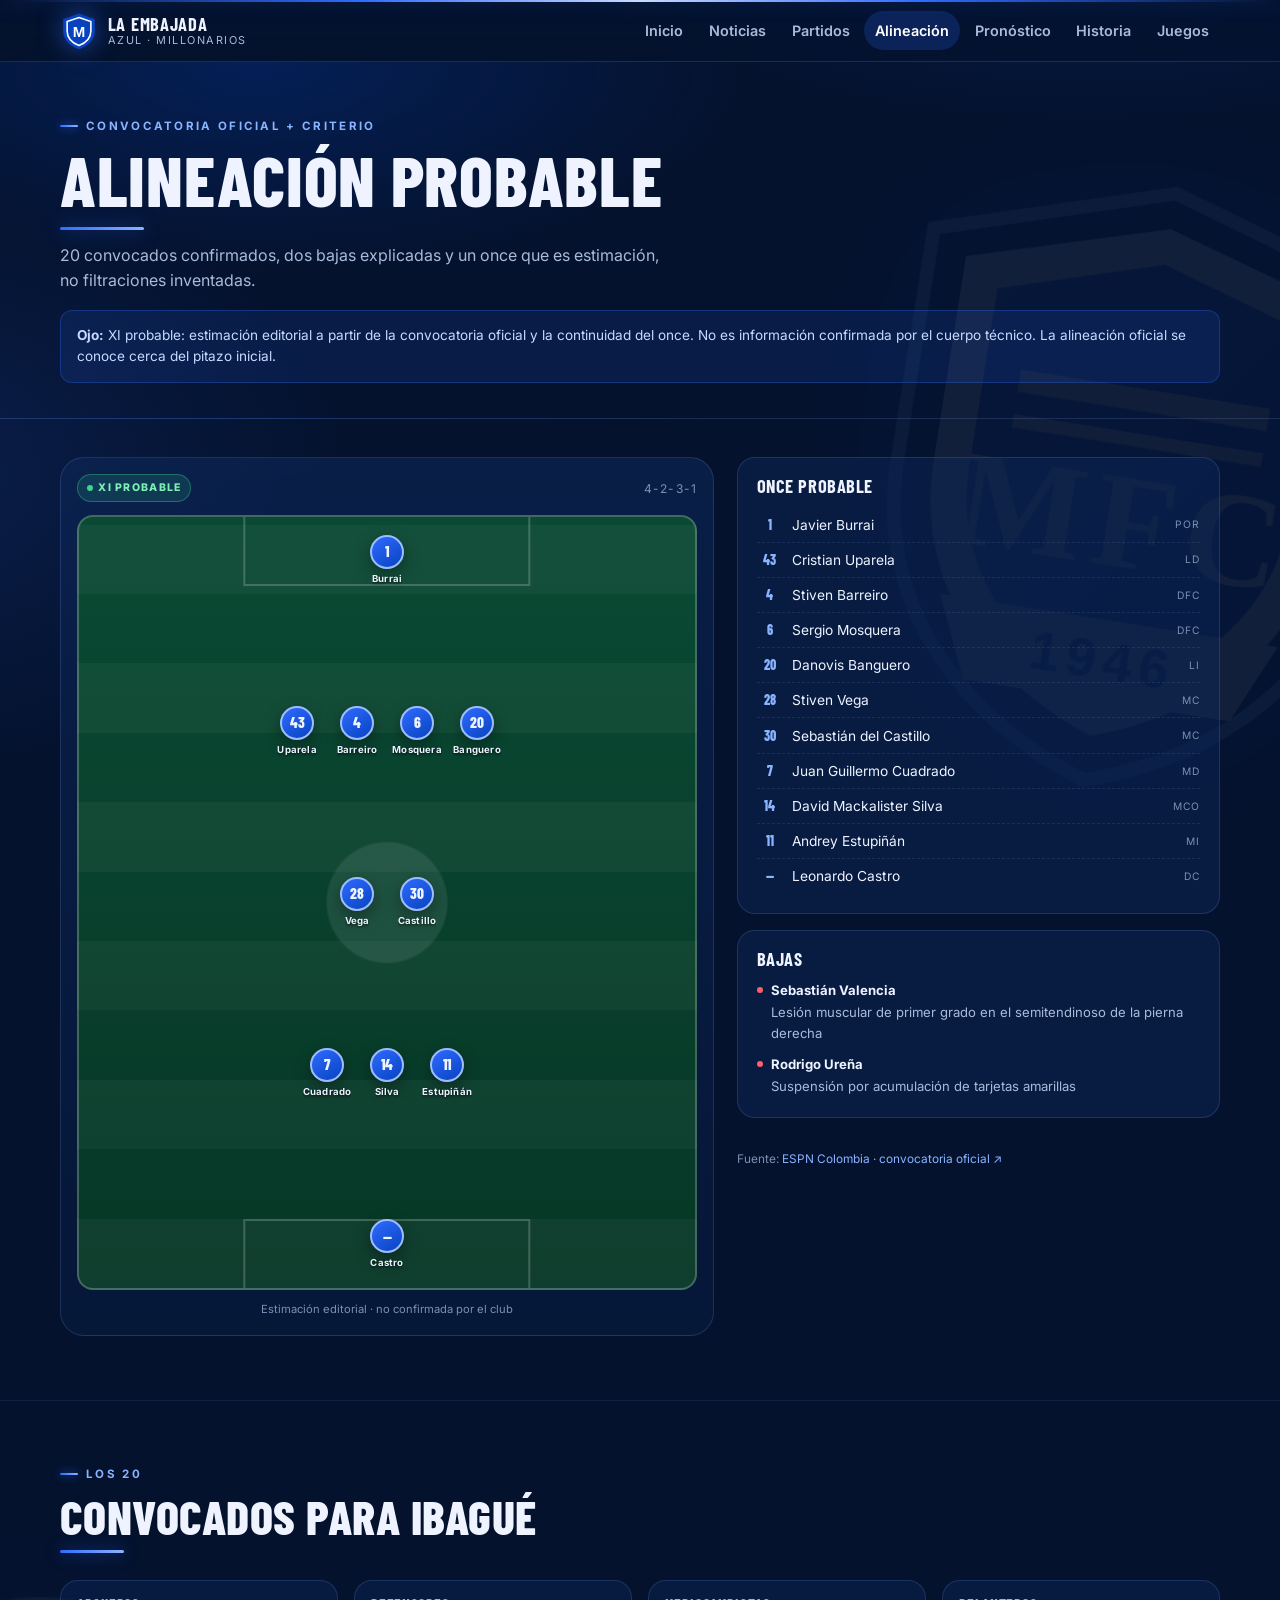
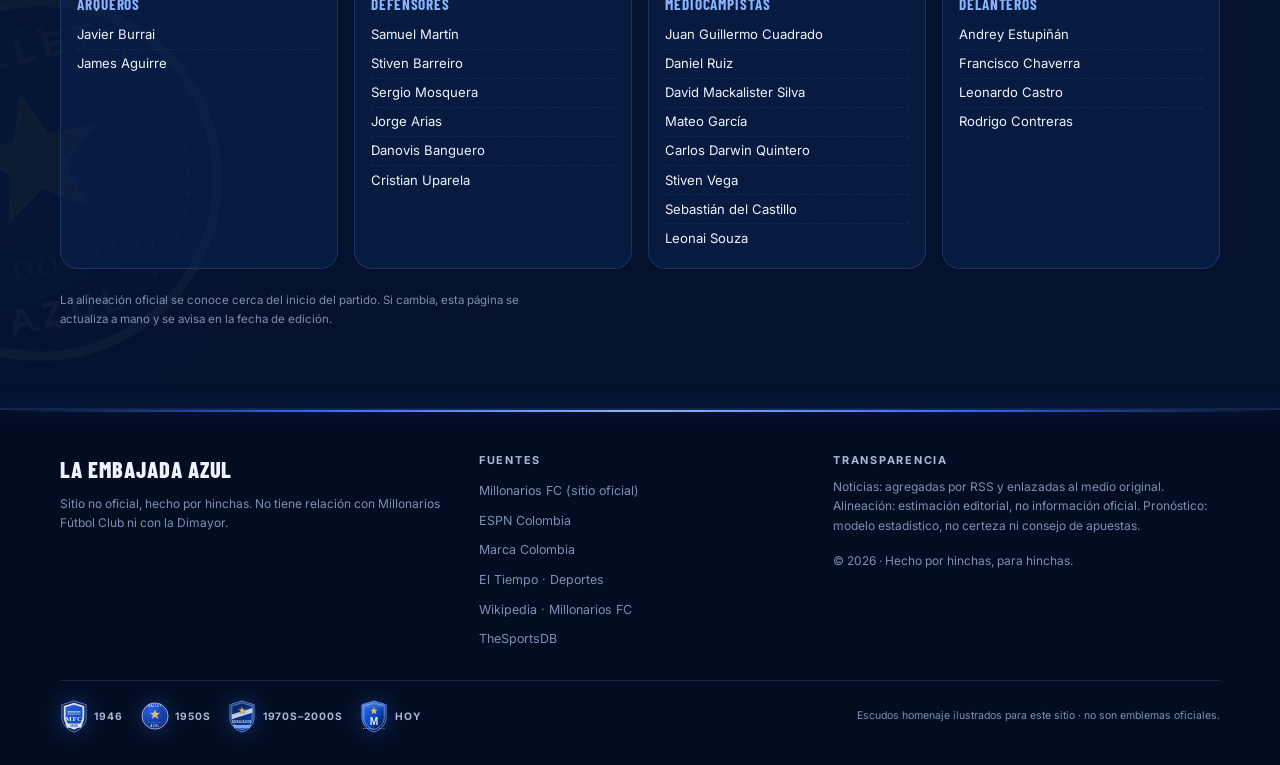
==== alineacion.html @ 9412b748 "sitio: publicación automática 2026-11-14 20:41 UTC" ====
<!doctype html>
<html lang="es">
<head>
<meta charset="utf-8">
<meta name="viewport" content="width=device-width, initial-scale=1">
<title>Alineación probable · La Embajada Azul</title>
<meta name="description" content="XI probable de Millonarios con convocatoria oficial, bajas y formación.">
<meta name="theme-color" content="#04122e">
<meta property="og:type" content="website">
<meta property="og:site_name" content="La Embajada Azul">
<meta property="og:title" content="Alineación probable · La Embajada Azul">
<meta property="og:description" content="XI probable de Millonarios con convocatoria oficial, bajas y formación.">
<meta name="twitter:card" content="summary_large_image">
<link rel="icon" href="static/favicon.svg" type="image/svg+xml">
<link rel="preconnect" href="https://fonts.googleapis.com">
<link rel="preconnect" href="https://fonts.gstatic.com" crossorigin>
<link href="https://fonts.googleapis.com/css2?family=Barlow+Condensed:wght@600;700;800&family=Inter:wght@400;500;600;700&display=swap" rel="stylesheet">
<link rel="stylesheet" href="static/styles.css?v=502d5ace">

</head>
<body class="">
<a class="skip" href="#contenido">Saltar al contenido</a>
<header class="cabecera">
  <div class="contenedor cabecera__fila">
    
    <a class="marca" href="index.html" aria-label="La Embajada Azul, inicio">
      <span class="marca__escudo" aria-hidden="true">
        <svg viewBox="0 0 48 48" role="img">
          <path d="M24 2 44 9v15c0 11-8.4 19.2-20 23C12.4 43.2 4 35 4 24V9Z" fill="#0743bf"/>
          <path d="M24 7 39 12v12c0 8.6-6.4 15-15 18.4C15.4 39 9 32.6 9 24V12Z" fill="none" stroke="#fff" stroke-width="2"/>
          <text x="24" y="31" text-anchor="middle" font-family="Arial Black, Arial, sans-serif" font-size="19" font-weight="900" fill="#fff">M</text>
        </svg>
      </span>
      <span class="marca__texto"><strong>La Embajada</strong><small>Azul · Millonarios</small></span>
    </a>
    <button class="nav__boton" type="button" aria-expanded="false" aria-controls="menu-principal">
      <span></span><span></span><span></span><span class="sr-only">Abrir menú</span>
    </button>
    <nav class="nav" id="menu-principal" aria-label="Principal"><a class="nav__link" href="index.html">Inicio</a><a class="nav__link" href="noticias.html">Noticias</a><a class="nav__link" href="partidos.html">Partidos</a><a class="nav__link is-active" href="alineacion.html" aria-current="page">Alineación</a><a class="nav__link" href="pronostico.html">Pronóstico</a><a class="nav__link" href="historia.html">Historia</a><a class="nav__link" href="juegos.html">Juegos</a></nav>
  </div>
</header>
<main id="contenido">
  <div class="fondo-escudo" aria-hidden="true"><img src="static/escudos/1946.svg" alt="" loading="lazy"></div>
  <div class="fondo-escudo fondo-escudo--dos" aria-hidden="true"><img src="static/escudos/ballet.svg" alt="" loading="lazy"></div>

    <section class="cabecera-pagina">
      <div class="contenedor">
        <p class="eyebrow">Convocatoria oficial + criterio</p>
        <h1>Alineación probable</h1>
        <p class="cabecera-pagina__bajada">20 convocados confirmados, dos bajas explicadas y un once que es estimación, no filtraciones inventadas.</p>
        <div class="aviso aviso--info"><strong>Ojo:</strong> XI probable: estimación editorial a partir de la convocatoria oficial y la continuidad del once. No es información confirmada por el cuerpo técnico. La alineación oficial se conoce cerca del pitazo inicial.</div>
      </div>
    </section>
    <section class="seccion seccion--ajustada">
      <div class="contenedor alineacion-grid">
        <div class="pizarra-card">
          <div class="pizarra-card__cabecera"><span class="chip chip--vivo">XI probable</span><span>4-2-3-1</span></div>
          <div class="pitch" role="img" aria-label="Pizarra con el once probable de Millonarios en formación 4-2-3-1"><div class="pitch__fila pitch__fila--arco"><div class="ficha"><span class="ficha__num">1</span><span class="ficha__nombre">Burrai</span></div></div><div class="pitch__fila"><div class="ficha"><span class="ficha__num">43</span><span class="ficha__nombre">Uparela</span></div><div class="ficha"><span class="ficha__num">4</span><span class="ficha__nombre">Barreiro</span></div><div class="ficha"><span class="ficha__num">6</span><span class="ficha__nombre">Mosquera</span></div><div class="ficha"><span class="ficha__num">20</span><span class="ficha__nombre">Banguero</span></div></div><div class="pitch__fila"><div class="ficha"><span class="ficha__num">28</span><span class="ficha__nombre">Vega</span></div><div class="ficha"><span class="ficha__num">30</span><span class="ficha__nombre">Castillo</span></div></div><div class="pitch__fila"><div class="ficha"><span class="ficha__num">7</span><span class="ficha__nombre">Cuadrado</span></div><div class="ficha"><span class="ficha__num">14</span><span class="ficha__nombre">Silva</span></div><div class="ficha"><span class="ficha__num">11</span><span class="ficha__nombre">Estupiñán</span></div></div><div class="pitch__fila"><div class="ficha"><span class="ficha__num">—</span><span class="ficha__nombre">Castro</span></div></div></div>
          <p class="pizarra-card__pie">Estimación editorial · no confirmada por el club</p>
        </div>
        <div class="alineacion-lado">
          <div class="panel">
            <h2>Once probable</h2>
            <ol class="once"><li><span class="once__num">1</span><span class="once__nombre">Javier Burrai</span><span class="once__pos">POR</span></li><li><span class="once__num">43</span><span class="once__nombre">Cristian Uparela</span><span class="once__pos">LD</span></li><li><span class="once__num">4</span><span class="once__nombre">Stiven Barreiro</span><span class="once__pos">DFC</span></li><li><span class="once__num">6</span><span class="once__nombre">Sergio Mosquera</span><span class="once__pos">DFC</span></li><li><span class="once__num">20</span><span class="once__nombre">Danovis Banguero</span><span class="once__pos">LI</span></li><li><span class="once__num">28</span><span class="once__nombre">Stiven Vega</span><span class="once__pos">MC</span></li><li><span class="once__num">30</span><span class="once__nombre">Sebastián del Castillo</span><span class="once__pos">MC</span></li><li><span class="once__num">7</span><span class="once__nombre">Juan Guillermo Cuadrado</span><span class="once__pos">MD</span></li><li><span class="once__num">14</span><span class="once__nombre">David Mackalister Silva</span><span class="once__pos">MCO</span></li><li><span class="once__num">11</span><span class="once__nombre">Andrey Estupiñán</span><span class="once__pos">MI</span></li><li><span class="once__num">—</span><span class="once__nombre">Leonardo Castro</span><span class="once__pos">DC</span></li></ol>
          </div>
          <div class="panel panel--bajas">
            <h2>Bajas</h2>
            <ul class="bajas"><li><strong>Sebastián Valencia</strong><span>Lesión muscular de primer grado en el semitendinoso de la pierna derecha</span></li><li><strong>Rodrigo Ureña</strong><span>Suspensión por acumulación de tarjetas amarillas</span></li></ul>
          </div>
          <p class="fuente-inline">Fuente: <a href="https://www.espn.com.co/futbol/colombia/nota/_/id/17488539/millonarios-convocados-tolima-bajas-sebastian-valencia-rodrigo-urena-liga-betplay" target="_blank" rel="noopener">ESPN Colombia · convocatoria oficial ↗</a></p>
        </div>
      </div>
    </section>
    <section class="seccion">
      <div class="contenedor">
        <div class="seccion__cabecera"><p class="eyebrow">Los 20</p><h2 class="seccion__titulo">Convocados para Ibagué</h2></div>
        <div class="convocados"><div class="grupo"><h3>Arqueros</h3><ul><li>Javier Burrai</li><li>James Aguirre</li></ul></div><div class="grupo"><h3>Defensores</h3><ul><li>Samuel Martín</li><li>Stiven Barreiro</li><li>Sergio Mosquera</li><li>Jorge Arias</li><li>Danovis Banguero</li><li>Cristian Uparela</li></ul></div><div class="grupo"><h3>Mediocampistas</h3><ul><li>Juan Guillermo Cuadrado</li><li>Daniel Ruiz</li><li>David Mackalister Silva</li><li>Mateo García</li><li>Carlos Darwin Quintero</li><li>Stiven Vega</li><li>Sebastián del Castillo</li><li>Leonai Souza</li></ul></div><div class="grupo"><h3>Delanteros</h3><ul><li>Andrey Estupiñán</li><li>Francisco Chaverra</li><li>Leonardo Castro</li><li>Rodrigo Contreras</li></ul></div></div>
        <p class="nota-legal">La alineación oficial se conoce cerca del inicio del partido. Si cambia, esta página se actualiza a mano y se avisa en la fecha de edición.</p>
      </div>
    </section>
</main>
<footer class="pie">
  <div class="contenedor pie__grid">
    <div>
      <p class="pie__marca">La Embajada Azul</p>
      <p class="pie__aviso">Sitio no oficial, hecho por hinchas. No tiene relación con Millonarios Fútbol Club ni con la Dimayor.</p>
    </div>
    <div>
      <p class="pie__titulo">Fuentes</p>
      <ul class="pie__lista"><li><a href="https://millonarios.com.co/" target="_blank" rel="noopener">Millonarios FC (sitio oficial)</a></li><li><a href="https://www.espn.com.co/futbol/colombia/" target="_blank" rel="noopener">ESPN Colombia</a></li><li><a href="https://www.marca.com/co/" target="_blank" rel="noopener">Marca Colombia</a></li><li><a href="https://www.eltiempo.com/deportes" target="_blank" rel="noopener">El Tiempo · Deportes</a></li><li><a href="https://es.wikipedia.org/wiki/Millonarios_F%C3%BAtbol_Club" target="_blank" rel="noopener">Wikipedia · Millonarios FC</a></li><li><a href="https://www.thesportsdb.com/" target="_blank" rel="noopener">TheSportsDB</a></li></ul>
    </div>
    <div>
      <p class="pie__titulo">Transparencia</p>
      <p class="pie__texto">Noticias: agregadas por RSS y enlazadas al medio original. Alineación: estimación editorial, no información oficial. Pronóstico: modelo estadístico, no certeza ni consejo de apuestas.</p>
      <p class="pie__texto">© 2026 · Hecho por hinchas, para hinchas.</p>
    </div>
  </div>
  <div class="contenedor pie__franja">
    <div class="pie__escudos" aria-label="Escudos homenaje del club"><span class="pie__escudo"><img src="static/escudos/1946.svg" alt="" loading="lazy"><b>1946</b></span><span class="pie__escudo"><img src="static/escudos/ballet.svg" alt="" loading="lazy"><b>1950s</b></span><span class="pie__escudo"><img src="static/escudos/embajador.svg" alt="" loading="lazy"><b>1970s–2000s</b></span><span class="pie__escudo"><img src="static/escudos/actual.svg" alt="" loading="lazy"><b>Hoy</b></span></div>
    <p class="pie__nota-escudos">Escudos homenaje ilustrados para este sitio · no son emblemas oficiales.</p>
  </div>
</footer>
<script src="static/app.js?v=8f730b6c" defer></script>
<script src="static/envivo.js?v=9899f751" defer></script>
</body>
</html>
---- static/styles.css ----
:root{
  --azul:#0743bf;
  --azul-claro:#2f6bff;
  --azul-medio:#0a2460;
  --fondo:#04122e;
  --fondo-2:#071a3d;
  --superficie:#0a1f47;
  --superficie-2:#0d2757;
  --borde:rgba(150,180,255,.16);
  --texto:#eef3ff;
  --texto-2:#a9bbd9;
  --texto-3:#7c90b3;
  --blanco:#ffffff;
  --rojo:#ff5c6c;
  --verde:#3dd68c;
  --amarillo:#ffd166;
  --radio:18px;
  --radio-chico:12px;
  --sombra:0 18px 50px rgba(0,0,0,.35);
  --display:"Barlow Condensed",Impact,"Arial Narrow",sans-serif;
  --texto-fuente:"Inter",system-ui,-apple-system,"Segoe UI",Roboto,sans-serif;
}

*{box-sizing:border-box}
html{scroll-behavior:smooth}
body{
  margin:0;
  font-family:var(--texto-fuente);
  background:
    radial-gradient(1100px 600px at 85% -10%, rgba(7,67,191,.35), transparent 60%),
    radial-gradient(800px 500px at -10% 20%, rgba(47,107,255,.14), transparent 60%),
    var(--fondo);
  color:var(--texto);
  line-height:1.6;
  -webkit-font-smoothing:antialiased;
}
img,svg{max-width:100%;display:block}
a{color:var(--cian,#8ab4ff);text-decoration:none}
a:hover{text-decoration:underline}
h1,h2,h3{font-family:var(--display);line-height:1.02;margin:0;letter-spacing:.01em}
p{margin:0 0 1rem}
ul,ol{margin:0;padding:0;list-style:none}
button{font:inherit;color:inherit}
[hidden]{display:none!important}
:focus-visible{outline:3px solid var(--amarillo);outline-offset:3px;border-radius:6px}

.contenedor{width:min(1160px,92vw);margin-inline:auto}
.sr-only{position:absolute;width:1px;height:1px;padding:0;margin:-1px;overflow:hidden;clip:rect(0 0 0 0);white-space:nowrap;border:0}
.skip{position:absolute;left:-999px;top:0;background:var(--amarillo);color:#10203f;padding:.6rem 1rem;z-index:100;font-weight:700}
.skip:focus{left:1rem;top:1rem}

/* ---------- cabecera ---------- */
.cabecera{position:sticky;top:0;z-index:50;background:rgba(4,18,46,.78);backdrop-filter:blur(14px);border-bottom:1px solid var(--borde)}
.cabecera__fila{display:flex;align-items:center;justify-content:space-between;gap:1rem;padding:.7rem 0}
.marca{display:flex;align-items:center;gap:.6rem;text-decoration:none;color:var(--texto)}
.marca:hover{text-decoration:none}
.marca__escudo{width:38px;flex:none}
.marca__texto{display:flex;flex-direction:column;line-height:1.05}
.marca__texto strong{font-family:var(--display);font-size:1.15rem;letter-spacing:.04em;text-transform:uppercase}
.marca__texto small{font-size:.68rem;color:var(--texto-2);letter-spacing:.14em;text-transform:uppercase}
.nav{display:flex;align-items:center;gap:.2rem}
.nav__link{position:relative;padding:.5rem .7rem;border-radius:999px;color:var(--texto-2);font-size:.9rem;font-weight:600;text-decoration:none}
.nav__link:hover{color:var(--texto);background:rgba(120,160,255,.1);text-decoration:none}
.nav__link.is-active{color:var(--blanco);background:rgba(47,107,255,.2)}
.nav__boton{display:none;width:42px;height:42px;border:1px solid var(--borde);background:transparent;border-radius:10px;cursor:pointer;padding:9px}
.nav__boton span:not(.sr-only){display:block;height:2px;background:var(--texto);margin:4px 0;border-radius:2px;transition:.2s}

/* ---------- hero ---------- */
.heroe{position:relative;overflow:hidden;padding:4.5rem 0 4rem;border-bottom:1px solid var(--borde)}
.heroe__lineas{position:absolute;inset:0;pointer-events:none;opacity:.45;
  background:
    linear-gradient(90deg,transparent 49.7%,rgba(160,190,255,.16) 49.8%,transparent 50%),
    repeating-linear-gradient(0deg,transparent 0 78px,rgba(160,190,255,.07) 79px 80px);
  mask-image:radial-gradient(70% 80% at 50% 40%,#000 20%,transparent 100%);
}
.heroe__grid{position:relative;display:grid;grid-template-columns:1.05fr .95fr;gap:3rem;align-items:center}
.eyebrow{margin:0 0 .55rem;font-size:.72rem;font-weight:700;letter-spacing:.2em;text-transform:uppercase;color:#8ab4ff}
.heroe__titulo{font-size:clamp(3.2rem,8vw,6.4rem);font-weight:800;text-transform:uppercase;letter-spacing:-.01em}
.heroe__titulo span{color:#8ab4ff;text-shadow:0 0 60px rgba(47,107,255,.45)}
.heroe__bajada{max-width:34ch;color:var(--texto-2);font-size:1.02rem;margin-top:1.2rem}
.heroe__acciones{display:flex;flex-wrap:wrap;gap:.7rem;margin-top:1.6rem}
.heroe__nota{margin-top:1.3rem;font-size:.76rem;color:var(--texto-3);letter-spacing:.04em}

.boton{display:inline-flex;align-items:center;justify-content:center;gap:.4rem;padding:.72rem 1.25rem;border-radius:999px;border:1px solid transparent;font-weight:700;font-size:.9rem;line-height:1;text-decoration:none;cursor:pointer;transition:transform .15s,background .15s,border-color .15s}
.boton:hover{transform:translateY(-1px);text-decoration:none}
.boton--primario{background:linear-gradient(135deg,var(--azul-claro),var(--azul));color:#fff;box-shadow:0 10px 30px rgba(7,67,191,.4)}
.boton--primario:hover{background:linear-gradient(135deg,#4b80ff,#0a4fd8)}
.boton--fantasma{background:transparent;border-color:var(--borde);color:var(--texto)}
.boton--fantasma:hover{border-color:#8ab4ff;background:rgba(47,107,255,.12)}
.boton--chico{padding:.5rem .9rem;font-size:.8rem}
.boton:disabled{opacity:.45;cursor:not-allowed;transform:none}

.partido{background:linear-gradient(180deg,rgba(13,39,87,.95),rgba(7,26,61,.95));border:1px solid var(--borde);border-radius:24px;padding:1.4rem;box-shadow:var(--sombra);position:relative;overflow:hidden}
.partido::after{content:"";position:absolute;inset:auto -30% -60% -30%;height:140px;background:radial-gradient(closest-side,rgba(47,107,255,.35),transparent);pointer-events:none}
.partido__cabecera{display:flex;justify-content:space-between;align-items:center;gap:.6rem;margin-bottom:1rem}
.partido__jornada{font-size:.72rem;color:var(--texto-3);text-transform:uppercase;letter-spacing:.08em;text-align:right}
.chip{display:inline-flex;align-items:center;gap:.35rem;font-size:.66rem;font-weight:800;letter-spacing:.12em;text-transform:uppercase;padding:.28rem .55rem;border-radius:999px;border:1px solid transparent}
.chip--vivo{background:rgba(61,214,140,.14);color:#7df0b6;border-color:rgba(61,214,140,.35)}
.chip--club{background:rgba(47,107,255,.18);color:#a8c4ff;border-color:rgba(47,107,255,.35)}
.chip--prensa{background:rgba(255,209,102,.13);color:#ffdf9b;border-color:rgba(255,209,102,.3)}
.partido__equipos{display:grid;grid-template-columns:1fr auto 1fr;align-items:center;gap:.5rem;text-align:center;margin:.4rem 0 .8rem}
.partido__equipo{display:flex;flex-direction:column;align-items:center;gap:.5rem;font-weight:700;font-size:1rem;line-height:1.2}
.partido__inicial{display:grid;place-items:center;width:54px;height:54px;border-radius:16px;background:rgba(255,255,255,.06);border:1px solid var(--borde);font-family:var(--display);font-size:1.7rem;font-weight:800}
.partido__equipo--millos .partido__inicial{background:linear-gradient(145deg,#1d5bff,#0743bf);border-color:#5c8dff;box-shadow:0 8px 24px rgba(7,67,191,.5)}
.partido__vs{font-family:var(--display);font-size:.95rem;color:var(--texto-3);text-transform:uppercase;letter-spacing:.16em}
.partido__fecha{margin:0;text-align:center;font-weight:600;color:var(--texto)}
.partido__estadio{margin:.1rem 0 1rem;text-align:center;font-size:.8rem;color:var(--texto-3)}
.cuenta{display:grid;grid-template-columns:repeat(4,1fr);gap:.4rem;padding:.7rem;background:rgba(0,0,0,.22);border:1px solid var(--borde);border-radius:14px;margin-bottom:1rem}
.cuenta div{text-align:center}
.cuenta strong{display:block;font-family:var(--display);font-size:1.6rem;font-weight:800;font-variant-numeric:tabular-nums}
.cuenta span{font-size:.6rem;letter-spacing:.14em;text-transform:uppercase;color:var(--texto-3)}
.partido__contexto{font-size:.82rem;color:var(--texto-2);margin-bottom:.7rem}
.partido__fuente{font-size:.72rem;color:var(--texto-3)}
.partido__fuente:hover{color:#fff}

/* ---------- secciones ---------- */
.seccion{padding:4rem 0;border-bottom:1px solid rgba(150,180,255,.08)}
.seccion--ajustada{padding-top:2.4rem}
.seccion__cabecera{max-width:46rem;margin-bottom:1.6rem}
.seccion__titulo{font-size:clamp(2rem,4.2vw,3rem);font-weight:800;text-transform:uppercase}
.seccion__pie{margin-top:1.5rem}
.seccion__cabecera--separada{margin-top:2.4rem}

.noticias-grid{display:grid;grid-template-columns:repeat(3,1fr);gap:1rem}
.noticia{display:flex;flex-direction:column;gap:.55rem;background:linear-gradient(180deg,rgba(13,39,87,.7),rgba(7,26,61,.75));border:1px solid var(--borde);border-radius:var(--radio);padding:1.1rem;transition:border-color .15s,transform .15s}
.noticia:hover{border-color:rgba(138,180,255,.45);transform:translateY(-2px)}
.noticia__meta{display:flex;align-items:center;gap:.5rem;flex-wrap:wrap;font-size:.68rem;color:var(--texto-3)}
.noticia__fuente{font-weight:700;color:var(--texto-2)}
.noticia__titulo{font-family:var(--texto-fuente);font-size:.98rem;font-weight:700;line-height:1.35;margin:0;letter-spacing:0}
.noticia__titulo a{color:var(--texto);text-decoration:none}
.noticia__titulo a:hover{color:#b9d0ff;text-decoration:none}
.noticia__resumen{font-size:.82rem;color:var(--texto-2);margin:0}
.noticia__enlace{margin-top:auto;font-size:.76rem;font-weight:700;color:#8ab4ff}

.formas{display:grid;grid-template-columns:repeat(4,1fr);gap:.8rem}
.forma__bloque{background:rgba(13,39,87,.7);border:1px solid var(--borde);border-radius:var(--radio);padding:1rem;text-align:center}
.forma__dato{display:block;font-family:var(--display);font-size:2.6rem;font-weight:800;line-height:1;color:#fff}
.forma__bloque span:last-child{font-size:.7rem;text-transform:uppercase;letter-spacing:.12em;color:var(--texto-3)}
.formas__split{display:grid;grid-template-columns:1fr 1fr;gap:.8rem;margin-top:.8rem}
.forma__casa,.forma__fuera{background:rgba(13,39,87,.5);border:1px solid var(--borde);border-radius:var(--radio);padding:1rem 1.1rem}
.forma__titulo{margin:0;font-size:.7rem;text-transform:uppercase;letter-spacing:.14em;color:var(--texto-3)}
.forma__linea{margin:.2rem 0 0;font-family:var(--display);font-size:1.7rem;font-weight:800}
.forma__detalle{margin:0;font-size:.78rem;color:var(--texto-2)}
.fuente-inline{font-size:.74rem;color:var(--texto-3);margin-top:1rem}
.fuente-inline a{color:#8ab4ff}

.destacado{display:grid;grid-template-columns:1.3fr .7fr;gap:2rem;align-items:center;background:linear-gradient(110deg,rgba(7,67,191,.28),rgba(13,39,87,.6));border:1px solid var(--borde);border-radius:24px;padding:2rem}
.destacado__etiqueta{font-size:.7rem;letter-spacing:.16em;text-transform:uppercase;color:#8ab4ff;font-weight:700;margin-bottom:.4rem}
.destacado h3{font-size:clamp(1.6rem,3vw,2.3rem);text-transform:uppercase;margin-bottom:.6rem}
.destacado p{color:var(--texto-2);font-size:.9rem}
.mini-pitch{position:relative;aspect-ratio:3/4;border:2px solid rgba(255,255,255,.25);border-radius:14px;background:
  linear-gradient(0deg,transparent 49.6%,rgba(255,255,255,.18) 49.7%,transparent 50%),
  repeating-linear-gradient(90deg,rgba(255,255,255,.04) 0 10%,transparent 10% 20%),
  #0b3a2a}
.mini-pitch::before{content:"";position:absolute;width:34%;aspect-ratio:1;border:2px solid rgba(255,255,255,.22);border-radius:50%;left:33%;top:38%}
.mini-pitch span{position:absolute;width:7px;height:7px;border-radius:50%;background:#fff;box-shadow:0 0 8px rgba(255,255,255,.8)}
.mini-pitch span:nth-child(1){left:46%;top:88%}
.mini-pitch span:nth-child(2){left:16%;top:70%}
.mini-pitch span:nth-child(3){left:38%;top:72%}
.mini-pitch span:nth-child(4){left:60%;top:72%}
.mini-pitch span:nth-child(5){left:82%;top:70%}
.mini-pitch span:nth-child(6){left:28%;top:52%}
.mini-pitch span:nth-child(7){left:50%;top:56%}
.mini-pitch span:nth-child(8){left:72%;top:52%}
.mini-pitch span:nth-child(9){left:20%;top:30%}
.mini-pitch span:nth-child(10){left:50%;top:24%}
.mini-pitch span:nth-child(11){left:80%;top:30%}

.logros{display:grid;grid-template-columns:repeat(4,1fr);gap:1rem}
.logro{background:rgba(13,39,87,.55);border:1px solid var(--borde);border-radius:var(--radio);padding:1.3rem;text-align:center}
.logro__num{display:block;font-family:var(--display);font-size:3.4rem;font-weight:800;line-height:1;background:linear-gradient(180deg,#fff,#8ab4ff);-webkit-background-clip:text;background-clip:text;color:transparent}
.logro__titulo{font-size:.76rem;text-transform:uppercase;letter-spacing:.1em;color:var(--texto-2)}

.juegos-teaser{display:grid;grid-template-columns:repeat(3,1fr);gap:1rem}
.juego-card{background:rgba(13,39,87,.55);border:1px solid var(--borde);border-radius:var(--radio);padding:1.3rem;color:var(--texto);text-decoration:none;transition:border-color .15s,transform .15s}
.juego-card:hover{border-color:#8ab4ff;transform:translateY(-2px);text-decoration:none}
.juego-card__icono{font-size:1.5rem;display:block;margin-bottom:.5rem}
.juego-card h3{font-size:1.25rem;text-transform:uppercase;margin-bottom:.3rem}
.juego-card p{font-size:.82rem;color:var(--texto-2);margin:0}

.transparencia{display:grid;grid-template-columns:repeat(4,1fr);gap:1rem}
.transparencia>div{background:rgba(13,39,87,.45);border:1px solid var(--borde);border-radius:var(--radio);padding:1.1rem}
.transparencia h3{font-size:1rem;text-transform:uppercase;margin-bottom:.3rem;letter-spacing:.04em}
.transparencia p{font-size:.8rem;color:var(--texto-2);margin:0}

/* ---------- cabecera de página ---------- */
.cabecera-pagina{padding:3.4rem 0 2.2rem;border-bottom:1px solid var(--borde);background:radial-gradient(700px 300px at 20% 0%,rgba(7,67,191,.28),transparent 70%)}
.cabecera-pagina h1{font-size:clamp(2.4rem,6vw,4.4rem);font-weight:800;text-transform:uppercase}
.cabecera-pagina__bajada{max-width:62ch;color:var(--texto-2);margin-top:.8rem}
.cabecera-pagina__meta{font-size:.78rem;color:var(--texto-3);margin:0}
.cabecera-pagina--historia{background:radial-gradient(800px 360px at 20% 0%,rgba(7,67,191,.36),transparent 70%)}

.aviso{border-radius:var(--radio-chico);padding:.85rem 1rem;font-size:.85rem;margin-top:1rem;border:1px solid}
.aviso--info{background:rgba(47,107,255,.12);border-color:rgba(47,107,255,.3);color:#c8d9ff}
.aviso--error{background:rgba(255,92,108,.1);border-color:rgba(255,92,108,.3);color:#ffc4ca}

/* ---------- noticias ---------- */
.controles{display:flex;flex-wrap:wrap;gap:1rem;align-items:center;justify-content:space-between;margin-bottom:1.2rem}
.buscador{flex:1 1 260px;max-width:420px}
.buscador input{width:100%;padding:.75rem 1rem;border-radius:999px;border:1px solid var(--borde);background:rgba(4,18,46,.7);color:var(--texto);font:inherit;font-size:.88rem}
.buscador input::placeholder{color:var(--texto-3)}
.filtros{display:flex;flex-wrap:wrap;gap:.4rem}
.filtro{padding:.45rem .8rem;border-radius:999px;border:1px solid var(--borde);background:transparent;color:var(--texto-2);font-size:.76rem;font-weight:600;cursor:pointer}
.filtro:hover{border-color:#8ab4ff;color:#fff}
.filtro.is-active{background:var(--azul);border-color:var(--azul-claro);color:#fff}
.resultado-conteo{font-size:.76rem;color:var(--texto-3);margin-bottom:.8rem}
.noticias-lista{display:grid;gap:.8rem}
.noticias-lista .noticia{padding:1.2rem 1.3rem}
.noticias-lista .noticia__titulo{font-size:1.1rem}
.sin-resultados{text-align:center;color:var(--texto-2);padding:2rem 0}
.nota-legal{font-size:.72rem;color:var(--texto-3);margin-top:1.4rem;max-width:70ch}

/* ---------- alineación ---------- */
.alineacion-grid{display:grid;grid-template-columns:minmax(0,1.15fr) minmax(0,.85fr);gap:1.4rem;align-items:start}
.pizarra-card{background:linear-gradient(180deg,rgba(13,39,87,.6),rgba(7,26,61,.7));border:1px solid var(--borde);border-radius:24px;padding:1rem}
.pizarra-card__cabecera{display:flex;justify-content:space-between;align-items:center;font-size:.75rem;color:var(--texto-3);text-transform:uppercase;letter-spacing:.1em;margin-bottom:.8rem}
.pitch{position:relative;display:flex;flex-direction:column;justify-content:space-between;gap:.6rem;aspect-ratio:4/5;padding:1.1rem .8rem;border-radius:16px;border:2px solid rgba(255,255,255,.22);overflow:hidden;
  background:
    repeating-linear-gradient(0deg,rgba(255,255,255,.035) 0 9%,transparent 9% 18%),
    radial-gradient(circle at 50% 50%,rgba(255,255,255,.09) 0 12%,transparent 12.5%),
    linear-gradient(180deg,#0a4a34,#073726)}
.pitch::before,.pitch::after{content:"";position:absolute;left:50%;transform:translateX(-50%);width:46%;height:9%;border:2px solid rgba(255,255,255,.2)}
.pitch::before{top:-2px;border-top:0}
.pitch::after{bottom:-2px;border-bottom:0}
.pitch__fila{display:flex;justify-content:center;gap:.5rem;flex-wrap:wrap;position:relative;z-index:1}
.ficha{display:flex;flex-direction:column;align-items:center;gap:.15rem;min-width:52px}
.ficha__num{display:grid;place-items:center;width:34px;height:34px;border-radius:50%;background:linear-gradient(145deg,#2f6bff,#0743bf);border:2px solid #9dbcff;font-family:var(--display);font-weight:800;font-size:.95rem;box-shadow:0 6px 16px rgba(0,0,0,.35)}
.ficha__nombre{font-size:.6rem;font-weight:700;letter-spacing:.02em;text-align:center;color:#eaf1ff;text-shadow:0 1px 3px rgba(0,0,0,.8);max-width:70px;overflow:hidden;text-overflow:ellipsis;white-space:nowrap}
.pizarra-card__pie{text-align:center;font-size:.7rem;color:var(--texto-3);margin:.7rem 0 0}
.alineacion-lado{display:grid;gap:1rem}
.panel{background:rgba(13,39,87,.5);border:1px solid var(--borde);border-radius:var(--radio);padding:1.2rem}
.panel h2{font-size:1.15rem;text-transform:uppercase;margin-bottom:.7rem;letter-spacing:.03em}
.once li{display:flex;align-items:center;gap:.6rem;padding:.38rem 0;border-bottom:1px dashed rgba(150,180,255,.12);font-size:.86rem}
.once li:last-child{border-bottom:0}
.once__num{width:26px;text-align:center;font-family:var(--display);font-weight:800;color:#8ab4ff}
.once__nombre{flex:1}
.once__pos{font-size:.64rem;letter-spacing:.08em;color:var(--texto-3);text-transform:uppercase}
.bajas{display:grid;gap:.6rem}
.bajas li{display:flex;flex-direction:column;gap:.1rem;font-size:.82rem;color:var(--texto-2);padding-left:.9rem;position:relative}
.bajas li::before{content:"";position:absolute;left:0;top:.55em;width:6px;height:6px;border-radius:50%;background:var(--rojo)}
.bajas strong{color:var(--texto)}
.convocados{display:grid;grid-template-columns:repeat(4,1fr);gap:1rem}
.grupo{background:rgba(13,39,87,.45);border:1px solid var(--borde);border-radius:var(--radio);padding:1rem}
.grupo h3{font-size:.95rem;text-transform:uppercase;letter-spacing:.06em;margin-bottom:.5rem;color:#8ab4ff}
.grupo li{font-size:.82rem;padding:.22rem 0;border-bottom:1px dashed rgba(150,180,255,.1)}
.grupo li:last-child{border-bottom:0}

/* ---------- pronóstico ---------- */
.pronostico-grid{display:grid;grid-template-columns:minmax(0,1.2fr) minmax(0,.8fr);gap:1.4rem;align-items:start}
.panel--grande{padding:1.5rem}
.partido-mini{display:flex;align-items:center;justify-content:center;gap:1rem;font-family:var(--display);font-size:clamp(1.3rem,2.6vw,1.9rem);font-weight:800;text-transform:uppercase;text-align:center}
.partido-mini strong{color:var(--texto-3);font-size:.8rem;letter-spacing:.2em}
.panel__sub{text-align:center;font-size:.76rem;color:var(--texto-3);margin:.3rem 0 1.3rem}
.prob{margin-bottom:1rem}
.prob__fila{display:flex;justify-content:space-between;font-size:.84rem;margin-bottom:.3rem}
.prob__fila strong{font-variant-numeric:tabular-nums}
.prob__barra{height:9px;border-radius:999px;background:rgba(255,255,255,.08);overflow:hidden}
.prob__barra span{display:block;height:100%;border-radius:999px}
.barra--azul{background:linear-gradient(90deg,#2f6bff,#8ab4ff)}
.barra--roja{background:linear-gradient(90deg,#ff5c6c,#ff9aa4)}
.barra--gris{background:linear-gradient(90deg,#7c90b3,#b9c7de)}
.prob-dobles{display:grid;grid-template-columns:1fr 1fr;gap:.6rem;margin-top:1.2rem;border-top:1px solid var(--borde);padding-top:1rem}
.prob-dobles div{display:flex;justify-content:space-between;gap:.5rem;font-size:.8rem;color:var(--texto-2)}
.prob-dobles strong{color:#fff;font-variant-numeric:tabular-nums}
.pasos{display:grid;gap:.7rem;counter-reset:paso}
.pasos li{position:relative;padding-left:2rem;font-size:.83rem;color:var(--texto-2);counter-increment:paso}
.pasos li::before{content:counter(paso);position:absolute;left:0;top:0;display:grid;place-items:center;width:22px;height:22px;border-radius:50%;background:rgba(47,107,255,.2);border:1px solid rgba(47,107,255,.4);font-size:.68rem;font-weight:800;color:#b9d0ff}
.pick{background:linear-gradient(180deg,rgba(13,39,87,.65),rgba(7,26,61,.7));border:1px solid var(--borde);border-radius:var(--radio);padding:1.3rem;margin-bottom:1.2rem}
.pick__partido{font-family:var(--display);font-size:1.5rem;font-weight:800;text-transform:uppercase;text-align:center;margin-bottom:.8rem}
.pick__botones{display:flex;flex-wrap:wrap;gap:.5rem}
.pick__opcion{flex:1 1 120px;padding:.7rem 1rem;border-radius:12px;border:1px solid var(--borde);background:rgba(4,18,46,.6);color:var(--texto);font-weight:700;font-size:.85rem;cursor:pointer}
.pick__opcion:hover{border-color:#8ab4ff}
.pick__opcion.is-active{background:linear-gradient(135deg,#2f6bff,#0743bf);border-color:#8ab4ff;color:#fff}
.pick__estado{font-size:.8rem;color:#8ab4ff;margin:.8rem 0 .4rem;min-height:1.2em}
.panel--registro{margin-top:.2rem}
.panel--registro p{font-size:.84rem;color:var(--texto-2)}
.registro-vacio{font-family:var(--display);font-size:1.1rem;color:var(--texto-3);letter-spacing:.03em}

/* ---------- historia ---------- */
.datos-club{display:grid;grid-template-columns:repeat(4,1fr);gap:.8rem;margin-top:1.6rem}
.datos-club div{background:rgba(4,18,46,.55);border:1px solid var(--borde);border-radius:var(--radio-chico);padding:.8rem 1rem}
.datos-club span{display:block;font-size:.64rem;letter-spacing:.14em;text-transform:uppercase;color:var(--texto-3)}
.datos-club strong{font-size:.86rem}
.palmares{display:grid;grid-template-columns:1fr 1fr;gap:.8rem}
.palmares__item{display:flex;gap:1rem;align-items:flex-start;background:rgba(13,39,87,.5);border:1px solid var(--borde);border-radius:var(--radio);padding:1.1rem}
.palmares__num{font-family:var(--display);font-size:2.6rem;font-weight:800;line-height:.9;color:#8ab4ff;min-width:2.2rem}
.palmares__item h3{font-size:1.05rem;text-transform:uppercase;letter-spacing:.03em}
.palmares__item p{font-size:.76rem;color:var(--texto-2);margin:.2rem 0 0}
.palmares__item small{font-size:.68rem;color:var(--texto-3)}
.historia-grid{display:grid;grid-template-columns:1fr 1fr;gap:2.4rem;align-items:start}
.linea{position:relative;padding-left:1.4rem;border-left:2px solid rgba(47,107,255,.3);display:grid;gap:1rem}
.linea li{position:relative}
.linea li::before{content:"";position:absolute;left:-1.95rem;top:.45em;width:10px;height:10px;border-radius:50%;background:var(--azul-claro);box-shadow:0 0 0 4px rgba(47,107,255,.18)}
.linea__anio{display:block;font-family:var(--display);font-size:1.05rem;font-weight:800;color:#8ab4ff;letter-spacing:.04em}
.linea__texto{font-size:.83rem;color:var(--texto-2)}
.idolos,.rivales{display:grid;gap:.6rem}
.idolo,.rival{background:rgba(13,39,87,.45);border:1px solid var(--borde);border-radius:var(--radio-chico);padding:.9rem 1rem}
.idolo h3,.rival h3{font-size:1rem;text-transform:uppercase;letter-spacing:.03em}
.idolo p,.rival p{font-size:.78rem;color:var(--texto-2);margin:.1rem 0 0}

/* ---------- juegos ---------- */
.juegos{display:grid;grid-template-columns:1fr 1fr;gap:1.2rem;align-items:start}
.juego{display:flex;flex-direction:column;gap:.9rem}
.juego:first-child{grid-column:1/-1}
.juego__cabecera{display:flex;gap:.8rem;align-items:center}
.juego__icono{font-size:1.8rem;line-height:1}
.juego__cabecera .eyebrow{margin-bottom:.1rem}
.juego__cabecera h2{font-size:1.5rem}
.juego__intro{font-size:.84rem;color:var(--texto-2);margin:0}
.trivia__barra{display:flex;justify-content:space-between;font-size:.72rem;color:var(--texto-3);text-transform:uppercase;letter-spacing:.1em}
.trivia__pregunta{font-family:var(--display);font-size:clamp(1.3rem,2.6vw,1.8rem);text-transform:uppercase;margin:.4rem 0 .9rem}
.trivia__opciones,.adivina__opciones{display:grid;grid-template-columns:1fr 1fr;gap:.5rem}
.opcion{padding:.7rem .9rem;border-radius:12px;border:1px solid var(--borde);background:rgba(4,18,46,.6);color:var(--texto);text-align:left;font-size:.85rem;cursor:pointer}
.opcion:hover:not(:disabled){border-color:#8ab4ff}
.opcion:disabled{cursor:default}
.opcion.is-correcta{background:rgba(61,214,140,.18);border-color:rgba(61,214,140,.6);color:#c8ffe4}
.opcion.is-incorrecta{background:rgba(255,92,108,.15);border-color:rgba(255,92,108,.55);color:#ffd0d4}
.trivia__dato{font-size:.78rem;color:var(--texto-2);background:rgba(47,107,255,.1);border-left:3px solid var(--azul-claro);padding:.6rem .8rem;margin:.8rem 0 0}
.trivia__acciones{display:flex;gap:.5rem;flex-wrap:wrap;margin-top:.8rem}
.adivina__pista{font-size:.9rem;color:var(--texto)}
.adivina__estado{font-size:.82rem;min-height:1.3em;color:#8ab4ff}
.pick__estado{min-height:1.3em}

/* ---------- pie ---------- */
.pie{padding:2.6rem 0 2rem;background:rgba(2,10,26,.6);border-top:1px solid var(--borde)}
.pie__grid{display:grid;grid-template-columns:1.2fr 1fr 1.2fr;gap:2rem;align-items:start}
.pie__marca{font-family:var(--display);font-size:1.4rem;font-weight:800;text-transform:uppercase;letter-spacing:.04em;margin-bottom:.4rem}
.pie__aviso,.pie__texto{font-size:.75rem;color:var(--texto-3)}
.pie__titulo{font-size:.68rem;letter-spacing:.16em;text-transform:uppercase;color:var(--texto-2);margin-bottom:.5rem;font-weight:700}
.pie__lista{display:grid;gap:.25rem}
.pie__lista a{font-size:.78rem;color:var(--texto-3)}
.pie__lista a:hover{color:#fff}

/* ---------- responsive ---------- */
@media (max-width:980px){
  .heroe__grid{grid-template-columns:1fr;gap:2rem}
  .heroe__bajada{max-width:60ch}
  .noticias-grid{grid-template-columns:1fr 1fr}
  .logros,.transparencia,.convocados{grid-template-columns:1fr 1fr}
  .alineacion-grid,.pronostico-grid,.historia-grid{grid-template-columns:1fr}
  .destacado{grid-template-columns:1fr}
  .destacado__mini{max-width:240px;margin-inline:auto}
  .juegos,.juegos-teaser{grid-template-columns:1fr}
  .pie__grid{grid-template-columns:1fr 1fr}
}
@media (max-width:720px){
  .nav{position:absolute;top:100%;left:0;right:0;display:none;flex-direction:column;align-items:stretch;background:rgba(4,18,46,.98);border-bottom:1px solid var(--borde);padding:.6rem 4vw 1rem;gap:.2rem}
  .nav.is-open{display:flex}
  .nav__boton{display:block}
  .nav__link{padding:.7rem .8rem}
  .noticias-grid{grid-template-columns:1fr}
  .formas{grid-template-columns:1fr 1fr}
  .formas__split{grid-template-columns:1fr}
  .logros,.transparencia,.convocados,.palmares,.datos-club{grid-template-columns:1fr}
  .pie__grid{grid-template-columns:1fr}
  .trivia__opciones,.adivina__opciones{grid-template-columns:1fr}
  .seccion{padding:2.8rem 0}
  .heroe{padding:3rem 0}
  .cuenta strong{font-size:1.3rem}
  .pick__botones{flex-direction:column}
  .pick__opcion{flex:1 1 auto}
}
@media (prefers-reduced-motion:reduce){
  *{scroll-behavior:auto!important;transition:none!important;animation:none!important}
}

/* ============================================================
   Detalles azules + escudos homenaje
   ============================================================ */
:root{--cian:#8ab4ff;--azul-brillo:#4b80ff}

::selection{background:#2f6bff;color:#fff}
html{scrollbar-color:#2f6bff #04122e}
::-webkit-scrollbar{width:12px}
::-webkit-scrollbar-track{background:#04122e}
::-webkit-scrollbar-thumb{background:linear-gradient(#2f6bff,#0743bf);border-radius:999px;border:3px solid #04122e}

/* línea azul superior y brillo del escudo de marca */
.cabecera::before{content:"";position:absolute;inset:0 0 auto;height:2px;background:linear-gradient(90deg,transparent,#2f6bff 28%,#c8d9ff 50%,#2f6bff 72%,transparent);box-shadow:0 0 18px rgba(47,107,255,.55)}
.marca__escudo{filter:drop-shadow(0 0 12px rgba(47,107,255,.55))}
.marca:hover .marca__escudo{filter:drop-shadow(0 0 18px rgba(138,180,255,.85))}

/* eyebrows con guion azul */
.eyebrow{display:flex;align-items:center;gap:.5rem}
.eyebrow::before{content:"";width:18px;height:2px;flex:none;border-radius:999px;background:linear-gradient(90deg,#2f6bff,#8ab4ff);box-shadow:0 0 9px rgba(47,107,255,.9)}

/* subrayado de títulos de sección */
.seccion__titulo{position:relative;padding-bottom:.1rem}
.seccion__titulo::after{content:"";display:block;width:64px;height:3px;margin-top:.55rem;border-radius:999px;background:linear-gradient(90deg,#2f6bff,#8ab4ff);box-shadow:0 0 16px rgba(47,107,255,.65)}
.cabecera-pagina h1{position:relative}
.cabecera-pagina h1::after{content:"";display:block;width:84px;height:3px;margin-top:.7rem;border-radius:999px;background:linear-gradient(90deg,#2f6bff,#8ab4ff);box-shadow:0 0 18px rgba(47,107,255,.7)}

/* botones con destello azul */
.boton--primario{position:relative;overflow:hidden}
.boton--primario::after{content:"";position:absolute;inset:0;pointer-events:none;background:linear-gradient(120deg,transparent 32%,rgba(255,255,255,.28) 50%,transparent 68%);transform:translateX(-130%);transition:transform .55s ease}
.boton--primario:hover::after{transform:translateX(130%)}

/* tarjetas con glow azul al pasar */
.noticia:hover,.juego-card:hover,.escudo-card:hover,.palmares__item:hover,.idolo:hover,.rival:hover,.logro:hover,.datos-club div:hover{box-shadow:0 0 0 1px rgba(138,180,255,.22),0 18px 44px rgba(7,67,191,.28)}
.escudo-card,.palmares__item,.idolo,.rival,.logro,.datos-club div{transition:transform .18s ease,border-color .18s ease,box-shadow .18s ease}
.escudo-card:hover,.palmares__item:hover,.logro:hover,.datos-club div:hover{transform:translateY(-3px);border-color:rgba(138,180,255,.42)}

/* pulso del chip en vivo */
.chip--vivo{position:relative}
.chip--vivo::before{content:"";width:6px;height:6px;border-radius:50%;background:#3dd68c;box-shadow:0 0 0 0 rgba(61,214,140,.55);animation:pulso-azul 2s ease-out infinite}
@keyframes pulso-azul{0%{box-shadow:0 0 0 0 rgba(61,214,140,.55)}70%{box-shadow:0 0 0 7px rgba(61,214,140,0)}100%{box-shadow:0 0 0 0 rgba(61,214,140,0)}}

/* marca de agua: un escudo distinto por página */
main{position:relative;overflow:hidden;overflow:clip;isolation:isolate}
main > :not(.fondo-escudo){position:relative;z-index:1}
.fondo-escudo{position:absolute;z-index:0;top:110px;right:-120px;width:min(540px,52vw);pointer-events:none;opacity:.055;transform:rotate(9deg);filter:drop-shadow(0 0 70px rgba(47,107,255,.6))}
.fondo-escudo img{width:100%;height:auto}
.fondo-escudo--dos{top:auto;bottom:40px;left:-150px;right:auto;width:min(380px,38vw);opacity:.04;transform:rotate(-13deg)}

/* escudos flotantes del heroe */
.heroe__escudos{position:absolute;inset:0;z-index:0;pointer-events:none}
.heroe__escudo{position:absolute;height:auto;opacity:.16;filter:drop-shadow(0 14px 26px rgba(0,0,0,.5))}
.heroe__escudo--a{top:4%;right:3%;width:160px;opacity:.13;transform:rotate(11deg)}
.heroe__escudo--b{bottom:5%;left:45%;width:62px;opacity:.2;transform:rotate(-13deg)}
.heroe__escudo--c{top:14%;left:1%;width:52px;opacity:.15;transform:rotate(-8deg)}
.heroe__grid{position:relative;z-index:1}

/* destellos azules */
.heroe__destellos{position:absolute;inset:0;z-index:0;pointer-events:none}
.heroe__destellos span{position:absolute;width:3px;height:3px;border-radius:50%;background:#c8d9ff;box-shadow:0 0 12px 4px rgba(138,180,255,.6);animation:parpadeo-azul 4.5s ease-in-out infinite}
.heroe__destellos span:nth-child(1){top:18%;left:8%}
.heroe__destellos span:nth-child(2){top:32%;left:38%;animation-delay:-1.2s}
.heroe__destellos span:nth-child(3){top:12%;right:36%;animation-delay:-2.1s}
.heroe__destellos span:nth-child(4){bottom:16%;left:22%;animation-delay:-.6s}
.heroe__destellos span:nth-child(5){bottom:26%;right:12%;animation-delay:-3s}
.heroe__destellos span:nth-child(6){top:56%;right:2%;animation-delay:-1.8s}
@keyframes parpadeo-azul{0%,100%{opacity:.25;transform:scale(.8)}50%{opacity:1;transform:scale(1.15)}}

/* franja de escudos en el pie */
.pie{position:relative}
.pie::before{content:"";position:absolute;top:0;left:0;right:0;height:2px;background:linear-gradient(90deg,transparent,#2f6bff 25%,#8ab4ff 50%,#2f6bff 75%,transparent);box-shadow:0 0 20px rgba(47,107,255,.5)}
.pie__franja{display:flex;align-items:center;justify-content:space-between;gap:1rem;flex-wrap:wrap;margin-top:1.8rem;padding-top:1.2rem;border-top:1px solid var(--borde)}
.pie__escudos{display:flex;gap:1.1rem;flex-wrap:wrap}
.pie__escudo{display:flex;align-items:center;gap:.4rem;font-size:.64rem;color:var(--texto-3);letter-spacing:.09em;text-transform:uppercase}
.pie__escudo img{width:28px;height:auto;opacity:.9;filter:drop-shadow(0 0 10px rgba(47,107,255,.4))}
.pie__escudo b{font-weight:700;color:var(--texto-2)}
.pie__nota-escudos{font-size:.66rem;color:var(--texto-3);margin:0}

/* galería de escudos en Historia */
.galeria-escudos{display:grid;grid-template-columns:repeat(4,1fr);gap:1rem}
.escudo-card{margin:0;background:linear-gradient(180deg,rgba(13,39,87,.66),rgba(7,26,61,.72));border:1px solid var(--borde);border-radius:var(--radio);padding:1.25rem 1.1rem;text-align:center}
.escudo-card img{width:96px;height:auto;margin:0 auto .85rem;filter:drop-shadow(0 14px 24px rgba(0,0,0,.5))}
.escudo-card span{display:block;font-size:.62rem;letter-spacing:.16em;text-transform:uppercase;color:#8ab4ff;font-weight:700}
.escudo-card h3{font-size:1.3rem;text-transform:uppercase;margin:.15rem 0 .4rem;letter-spacing:.02em}
.escudo-card p{font-size:.76rem;color:var(--texto-2);margin:0}

@media (max-width:980px){
  .galeria-escudos{grid-template-columns:1fr 1fr}
}
@media (max-width:720px){
  .heroe__escudo--b,.heroe__escudo--c{display:none}
  .heroe__escudo--a{width:104px;opacity:.1;top:2%;right:-2%}
  .fondo-escudo{width:78vw;right:-38vw;opacity:.04}
  .fondo-escudo--dos{display:none}
  .galeria-escudos{grid-template-columns:1fr}
  .pie__franja{flex-direction:column;align-items:flex-start}
}

/* ============================================================
   Partidos, calendario y marcador en vivo
   ============================================================ */
.cabecera-pagina--partidos{background:radial-gradient(760px 340px at 18% 0%,rgba(7,67,191,.34),transparent 70%)}
.seccion--partidos{background:radial-gradient(700px 300px at 90% 10%,rgba(47,107,255,.1),transparent 65%)}

.calendario-grid{display:grid;gap:.8rem}
.calendario-grid--pagina{grid-template-columns:1fr 1fr}
.partido-card{display:flex;gap:1rem;align-items:stretch;background:linear-gradient(150deg,rgba(13,39,87,.72),rgba(7,26,61,.82));border:1px solid var(--borde);border-radius:var(--radio);padding:1rem;transition:border-color .18s ease,transform .18s ease,box-shadow .18s ease}
.partido-card:hover{border-color:rgba(138,180,255,.42);transform:translateY(-2px);box-shadow:0 18px 44px rgba(7,67,191,.24)}
.partido-card--siguiente{border-color:rgba(138,180,255,.45);box-shadow:0 0 0 1px rgba(138,180,255,.12),0 18px 44px rgba(7,67,191,.2)}
.partido-card__fecha{flex:none;width:64px;display:grid;place-items:center;align-content:center;border-radius:12px;background:linear-gradient(160deg,rgba(47,107,255,.28),rgba(7,67,191,.12));border:1px solid rgba(138,180,255,.25)}
.partido-card__fecha span{font-family:var(--display);font-size:2rem;font-weight:800;line-height:1;color:#fff}
.partido-card__fecha small{font-size:.6rem;letter-spacing:.14em;text-transform:uppercase;color:#8ab4ff;font-weight:800}
.partido-card__cuerpo{min-width:0;display:flex;flex-direction:column;gap:.22rem;flex:1}
.partido-card__meta{margin:0;font-size:.64rem;letter-spacing:.11em;text-transform:uppercase;color:var(--texto-3);font-weight:700}
.partido-card__equipos{margin:0;font-size:clamp(1.1rem,2.1vw,1.35rem);text-transform:uppercase;letter-spacing:.01em;line-height:1.12}
.partido-card__equipos span{color:var(--texto-3);font-size:.72em;padding:0 .18rem}
.partido-card__detalle{margin:0;font-size:.76rem;color:var(--texto-2)}
.partido-card__pie{display:flex;align-items:center;justify-content:space-between;gap:.5rem;flex-wrap:wrap;margin-top:auto;padding-top:.45rem}
.partido-card__pie a{font-size:.68rem;color:var(--texto-3)}
.partido-card__pie a:hover{color:#fff}

.envivo{position:relative;overflow:hidden;background:linear-gradient(150deg,rgba(7,67,191,.28),rgba(7,26,61,.94));border:1px solid var(--borde);border-radius:20px;padding:1.15rem 1.25rem;box-shadow:var(--sombra)}
.envivo::after{content:"";position:absolute;inset:auto -30% -70% -30%;height:150px;background:radial-gradient(closest-side,rgba(47,107,255,.28),transparent);pointer-events:none}
.envivo__top{position:relative;z-index:1;display:flex;align-items:center;justify-content:space-between;gap:.6rem;margin-bottom:.7rem}
.envivo__chip{display:inline-flex;align-items:center;gap:.35rem;font-size:.62rem;font-weight:800;letter-spacing:.13em;text-transform:uppercase;padding:.3rem .58rem;border-radius:999px;border:1px solid var(--borde);background:rgba(255,255,255,.04);color:var(--texto-2)}
.envivo.is-vivo .envivo__chip{background:rgba(61,214,140,.16);border-color:rgba(61,214,140,.45);color:#7df0b6}
.envivo.is-vivo .envivo__chip::before{content:"";width:6px;height:6px;border-radius:50%;background:#3dd68c;animation:pulso-azul 2s ease-out infinite}
.envivo.is-final .envivo__chip{background:rgba(138,180,255,.13);border-color:rgba(138,180,255,.32);color:#c8d9ff}
.envivo__reloj{font-family:var(--display);font-size:1.25rem;font-weight:800;color:#8ab4ff;letter-spacing:.04em}
.envivo__marcador{position:relative;z-index:1;display:grid;grid-template-columns:minmax(0,1fr) auto auto auto minmax(0,1fr);align-items:center;gap:.5rem;text-align:center}
.envivo__equipo{min-width:0;font-size:.8rem;font-weight:700;line-height:1.2;overflow:hidden;text-overflow:ellipsis;white-space:nowrap}
.envivo__equipo:first-child{text-align:right}
.envivo__equipo:last-child{text-align:left}
.envivo__goles{font-family:var(--display);font-size:2.7rem;font-weight:800;line-height:1;font-variant-numeric:tabular-nums}
.envivo__sep{font-family:var(--display);font-size:1.4rem;color:var(--texto-3)}
.envivo__estado{position:relative;z-index:1;margin:.55rem 0 0;text-align:center;font-size:.74rem;color:var(--texto-2)}
.envivo__nota{position:relative;z-index:1;margin:.35rem 0 0;text-align:center;font-size:.6rem;letter-spacing:.05em;color:var(--texto-3)}
.envivo--hero{padding:.85rem 1rem;margin-bottom:1rem;border-radius:16px;box-shadow:none}
.envivo--hero .envivo__goles{font-size:2rem}
.envivo--hero .envivo__equipo{font-size:.7rem}
.envivo--hero .envivo__reloj{font-size:1rem}
.envivo--hero .envivo__estado{font-size:.68rem}
.envivo--hero .envivo__nota{display:none}
.envivo--completo{min-height:100%}
.envivo-grid{display:grid;grid-template-columns:minmax(0,1.1fr) minmax(0,.9fr);gap:1rem;align-items:stretch}
.envivo-info{display:flex;flex-direction:column}
.envivo-info h3{font-size:1.35rem;text-transform:uppercase;margin-bottom:.6rem}
.envivo-info__lista{display:grid;gap:.6rem;font-size:.8rem;color:var(--texto-2)}
.envivo-info__lista li{border-left:3px solid rgba(47,107,255,.55);padding-left:.7rem}
.envivo-info__lista strong{color:var(--texto)}

.resultados{display:grid;gap:.45rem}
.resultado{display:grid;grid-template-columns:70px minmax(0,1fr) auto minmax(0,1fr);align-items:center;gap:.8rem;background:rgba(13,39,87,.55);border:1px solid var(--borde);border-radius:12px;padding:.65rem 1rem;font-size:.84rem}
.resultado__fecha{font-size:.68rem;color:var(--texto-3);text-transform:uppercase;letter-spacing:.08em}
.resultado__equipo{min-width:0;overflow:hidden;text-overflow:ellipsis;white-space:nowrap}
.resultado__equipo:first-of-type{text-align:right}
.resultado__equipo:last-of-type{text-align:left}
.resultado__marcador{font-family:var(--display);font-size:1.3rem;font-weight:800;letter-spacing:.06em;white-space:nowrap}
.resultado__marcador span{color:var(--texto-3)}
.resultado--vacio{display:block;text-align:center;color:var(--texto-2);font-size:.8rem}

@media (max-width:980px){
  .calendario-grid--pagina{grid-template-columns:1fr}
  .envivo-grid{grid-template-columns:1fr}
}
@media (max-width:720px){
  .partido-card{gap:.7rem;padding:.85rem}
  .partido-card__fecha{width:52px}
  .partido-card__fecha span{font-size:1.65rem}
  .partido-card__equipos{font-size:1.05rem}
  .partido-card__detalle{font-size:.72rem}
  .envivo{padding:1rem}
  .envivo__marcador{gap:.3rem}
  .envivo__goles{font-size:2.1rem}
  .envivo__equipo{font-size:.7rem}
  .resultado{grid-template-columns:54px minmax(0,1fr) auto minmax(0,1fr);gap:.4rem;padding:.6rem .7rem;font-size:.74rem}
  .resultado__marcador{font-size:1.1rem}
}

/* El menú de 7 enlaces necesita un poco más de aire antes de volverse hamburguesa. */
@media (max-width:780px){
  .nav{position:absolute;top:100%;left:0;right:0;display:none;flex-direction:column;align-items:stretch;background:rgba(4,18,46,.98);border-bottom:1px solid var(--borde);padding:.6rem 4vw 1rem;gap:.2rem}
  .nav.is-open{display:flex}
  .nav__boton{display:block}
  .nav__link{padding:.7rem .8rem}
}
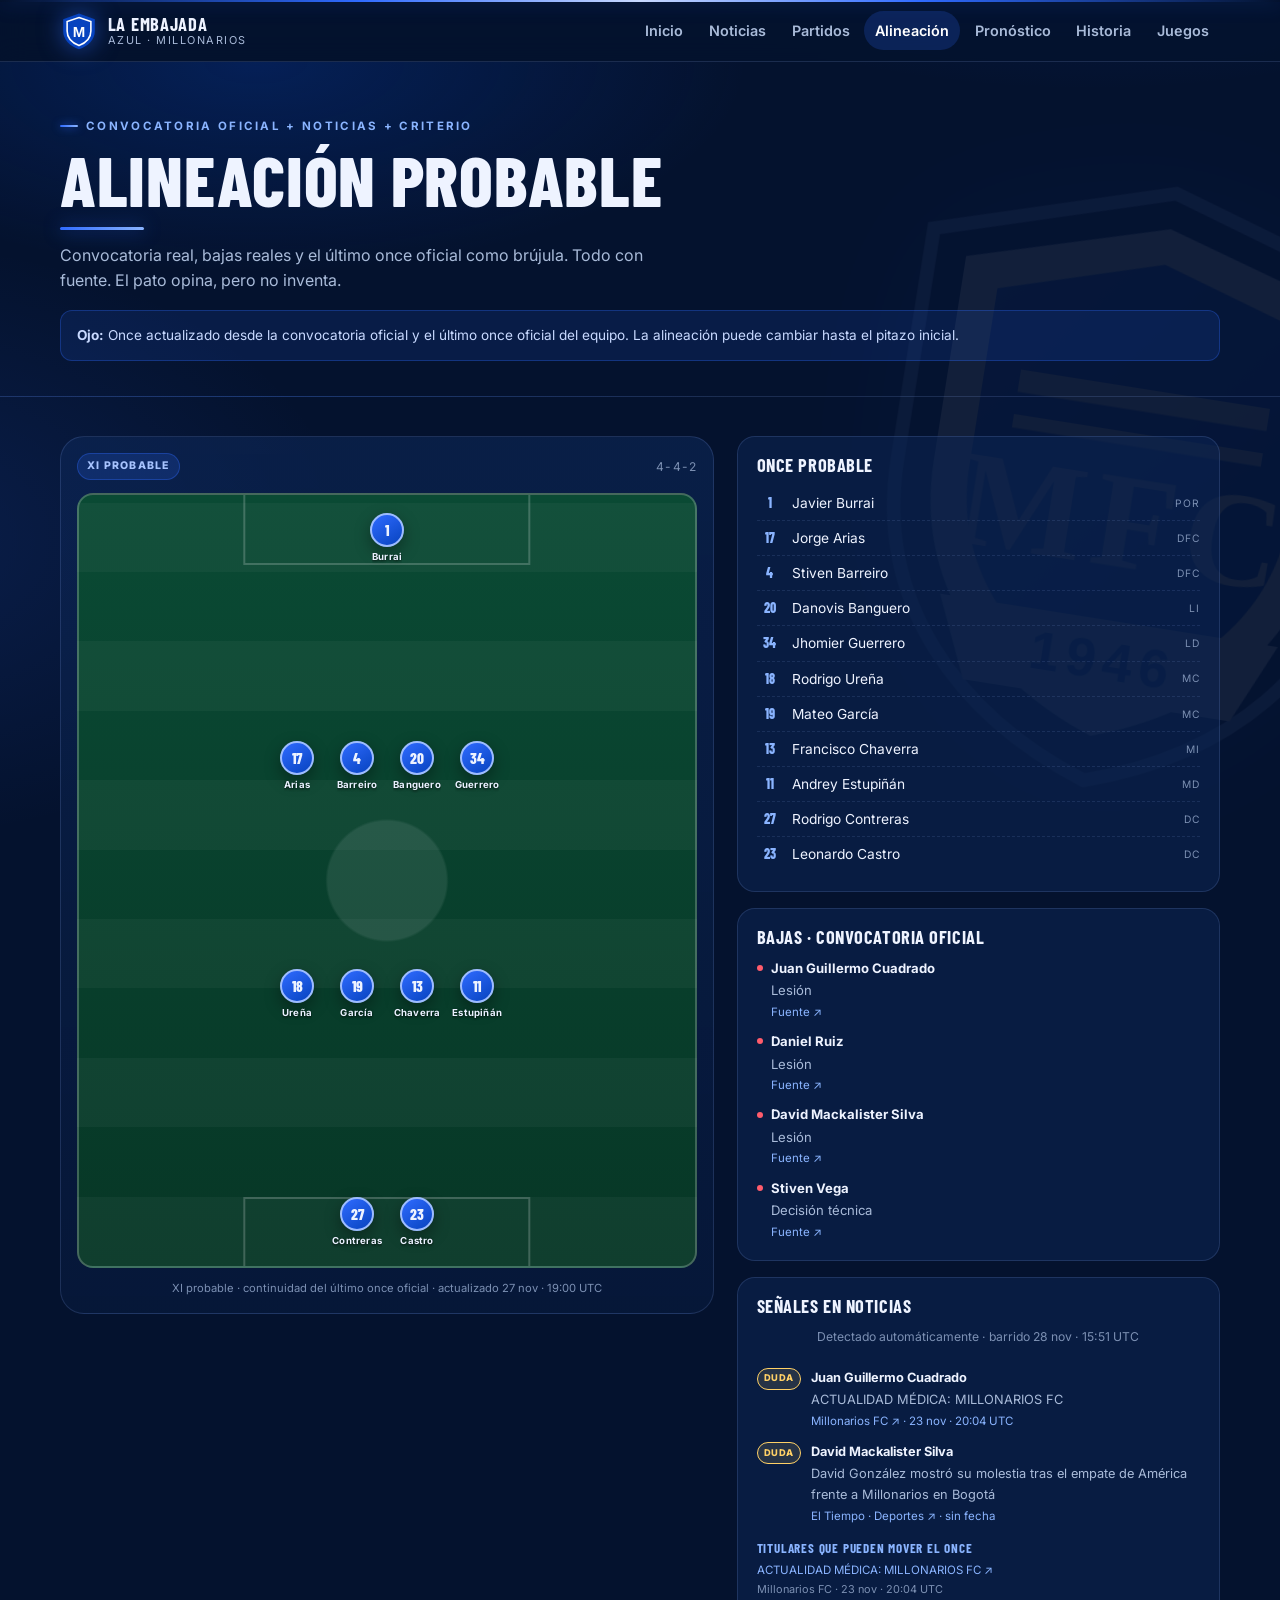
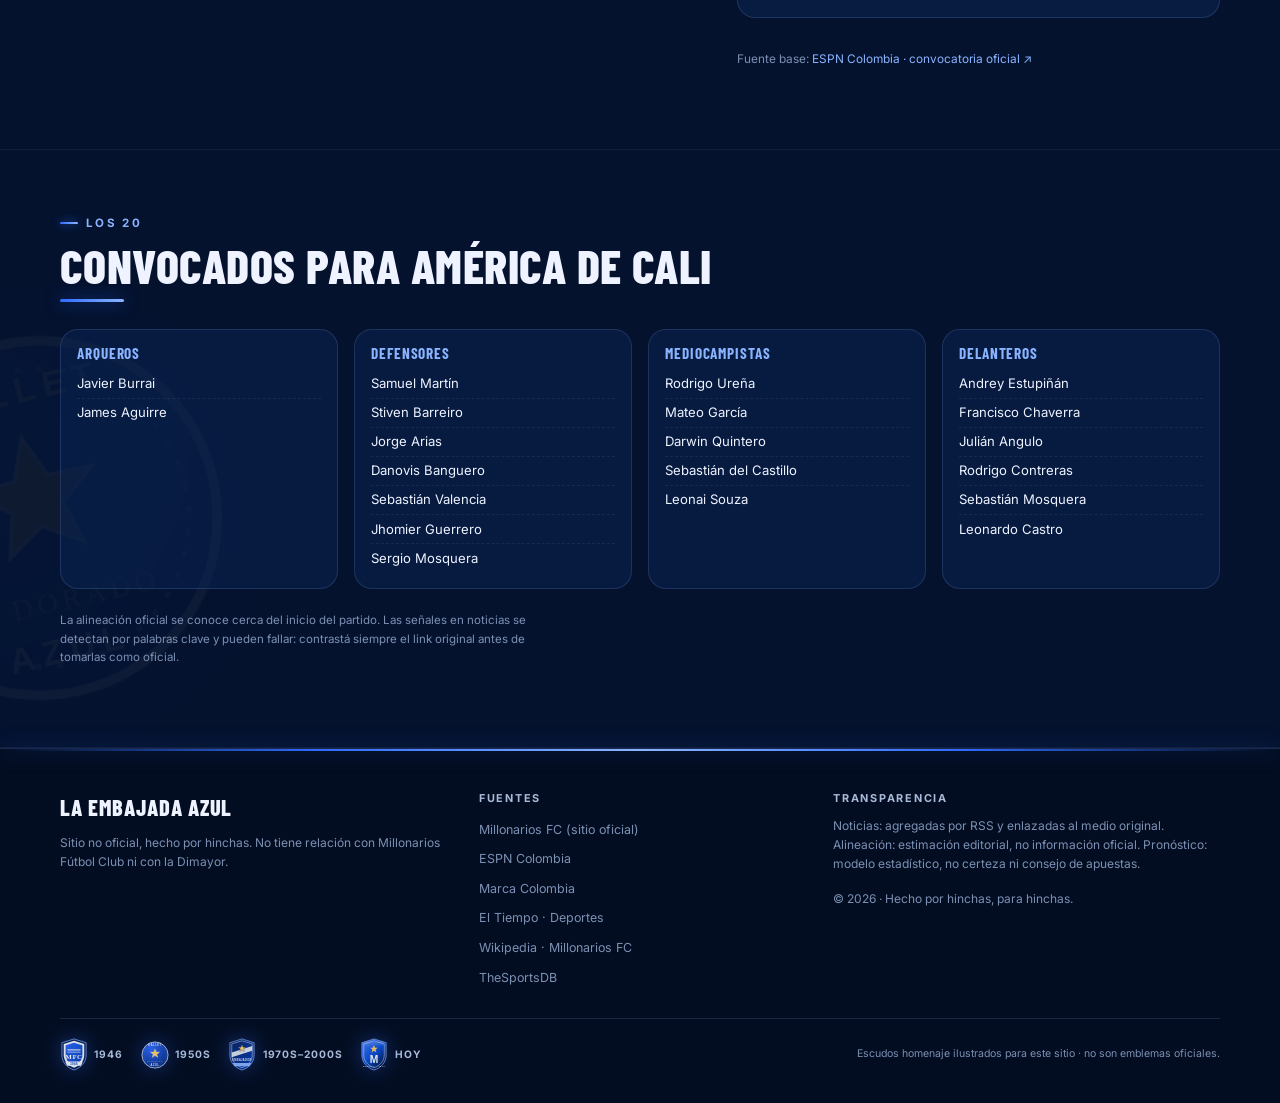
==== commit b05bd7fa: "sitio: publicación automática 2026-11-28 15:51 UTC" ====
--- a/alineacion.html
+++ b/alineacion.html
@@ -4,18 +4,18 @@
 <meta charset="utf-8">
 <meta name="viewport" content="width=device-width, initial-scale=1">
 <title>Alineación probable · La Embajada Azul</title>
-<meta name="description" content="XI probable de Millonarios con convocatoria oficial, bajas y formación.">
+<meta name="description" content="XI probable de Millonarios con convocatoria oficial, bajas, dudas y señales de noticias.">
 <meta name="theme-color" content="#04122e">
 <meta property="og:type" content="website">
 <meta property="og:site_name" content="La Embajada Azul">
 <meta property="og:title" content="Alineación probable · La Embajada Azul">
-<meta property="og:description" content="XI probable de Millonarios con convocatoria oficial, bajas y formación.">
+<meta property="og:description" content="XI probable de Millonarios con convocatoria oficial, bajas, dudas y señales de noticias.">
 <meta name="twitter:card" content="summary_large_image">
 <link rel="icon" href="static/favicon.svg" type="image/svg+xml">
 <link rel="preconnect" href="https://fonts.googleapis.com">
 <link rel="preconnect" href="https://fonts.gstatic.com" crossorigin>
 <link href="https://fonts.googleapis.com/css2?family=Barlow+Condensed:wght@600;700;800&family=Inter:wght@400;500;600;700&display=swap" rel="stylesheet">
-<link rel="stylesheet" href="static/styles.css?v=502d5ace">
+<link rel="stylesheet" href="static/styles.css?v=c7be3090">
 
 </head>
 <body class="">
@@ -45,37 +45,44 @@
 
     <section class="cabecera-pagina">
       <div class="contenedor">
-        <p class="eyebrow">Convocatoria oficial + criterio</p>
+        <p class="eyebrow">Convocatoria oficial + noticias + criterio</p>
         <h1>Alineación probable</h1>
-        <p class="cabecera-pagina__bajada">20 convocados confirmados, dos bajas explicadas y un once que es estimación, no filtraciones inventadas.</p>
-        <div class="aviso aviso--info"><strong>Ojo:</strong> XI probable: estimación editorial a partir de la convocatoria oficial y la continuidad del once. No es información confirmada por el cuerpo técnico. La alineación oficial se conoce cerca del pitazo inicial.</div>
+        <p class="cabecera-pagina__bajada">Convocatoria real, bajas reales y el último once oficial como brújula. Todo con fuente. El pato opina, pero no inventa.</p>
+        <div class="aviso aviso--info"><strong>Ojo:</strong> Once actualizado desde la convocatoria oficial y el último once oficial del equipo. La alineación puede cambiar hasta el pitazo inicial.</div>
       </div>
     </section>
     <section class="seccion seccion--ajustada">
       <div class="contenedor alineacion-grid">
         <div class="pizarra-card">
-          <div class="pizarra-card__cabecera"><span class="chip chip--vivo">XI probable</span><span>4-2-3-1</span></div>
-          <div class="pitch" role="img" aria-label="Pizarra con el once probable de Millonarios en formación 4-2-3-1"><div class="pitch__fila pitch__fila--arco"><div class="ficha"><span class="ficha__num">1</span><span class="ficha__nombre">Burrai</span></div></div><div class="pitch__fila"><div class="ficha"><span class="ficha__num">43</span><span class="ficha__nombre">Uparela</span></div><div class="ficha"><span class="ficha__num">4</span><span class="ficha__nombre">Barreiro</span></div><div class="ficha"><span class="ficha__num">6</span><span class="ficha__nombre">Mosquera</span></div><div class="ficha"><span class="ficha__num">20</span><span class="ficha__nombre">Banguero</span></div></div><div class="pitch__fila"><div class="ficha"><span class="ficha__num">28</span><span class="ficha__nombre">Vega</span></div><div class="ficha"><span class="ficha__num">30</span><span class="ficha__nombre">Castillo</span></div></div><div class="pitch__fila"><div class="ficha"><span class="ficha__num">7</span><span class="ficha__nombre">Cuadrado</span></div><div class="ficha"><span class="ficha__num">14</span><span class="ficha__nombre">Silva</span></div><div class="ficha"><span class="ficha__num">11</span><span class="ficha__nombre">Estupiñán</span></div></div><div class="pitch__fila"><div class="ficha"><span class="ficha__num">—</span><span class="ficha__nombre">Castro</span></div></div></div>
-          <p class="pizarra-card__pie">Estimación editorial · no confirmada por el club</p>
+          <div class="pizarra-card__cabecera"><span class="chip chip--club">XI probable</span><span>4-4-2</span></div>
+          <div class="pitch" role="img" aria-label="Pizarra con el once de Millonarios en formación 4-4-2"><div class="pitch__fila pitch__fila--arco"><div class="ficha"><span class="ficha__num">1</span><span class="ficha__nombre">Burrai</span></div></div><div class="pitch__fila"><div class="ficha"><span class="ficha__num">17</span><span class="ficha__nombre">Arias</span></div><div class="ficha"><span class="ficha__num">4</span><span class="ficha__nombre">Barreiro</span></div><div class="ficha"><span class="ficha__num">20</span><span class="ficha__nombre">Banguero</span></div><div class="ficha"><span class="ficha__num">34</span><span class="ficha__nombre">Guerrero</span></div></div><div class="pitch__fila"><div class="ficha"><span class="ficha__num">18</span><span class="ficha__nombre">Ureña</span></div><div class="ficha"><span class="ficha__num">19</span><span class="ficha__nombre">García</span></div><div class="ficha"><span class="ficha__num">13</span><span class="ficha__nombre">Chaverra</span></div><div class="ficha"><span class="ficha__num">11</span><span class="ficha__nombre">Estupiñán</span></div></div><div class="pitch__fila"><div class="ficha"><span class="ficha__num">27</span><span class="ficha__nombre">Contreras</span></div><div class="ficha"><span class="ficha__num">23</span><span class="ficha__nombre">Castro</span></div></div></div>
+          <p class="pizarra-card__pie">XI probable · continuidad del último once oficial · actualizado 27 nov · 19:00 UTC</p>
         </div>
         <div class="alineacion-lado">
           <div class="panel">
             <h2>Once probable</h2>
-            <ol class="once"><li><span class="once__num">1</span><span class="once__nombre">Javier Burrai</span><span class="once__pos">POR</span></li><li><span class="once__num">43</span><span class="once__nombre">Cristian Uparela</span><span class="once__pos">LD</span></li><li><span class="once__num">4</span><span class="once__nombre">Stiven Barreiro</span><span class="once__pos">DFC</span></li><li><span class="once__num">6</span><span class="once__nombre">Sergio Mosquera</span><span class="once__pos">DFC</span></li><li><span class="once__num">20</span><span class="once__nombre">Danovis Banguero</span><span class="once__pos">LI</span></li><li><span class="once__num">28</span><span class="once__nombre">Stiven Vega</span><span class="once__pos">MC</span></li><li><span class="once__num">30</span><span class="once__nombre">Sebastián del Castillo</span><span class="once__pos">MC</span></li><li><span class="once__num">7</span><span class="once__nombre">Juan Guillermo Cuadrado</span><span class="once__pos">MD</span></li><li><span class="once__num">14</span><span class="once__nombre">David Mackalister Silva</span><span class="once__pos">MCO</span></li><li><span class="once__num">11</span><span class="once__nombre">Andrey Estupiñán</span><span class="once__pos">MI</span></li><li><span class="once__num">—</span><span class="once__nombre">Leonardo Castro</span><span class="once__pos">DC</span></li></ol>
+            <ol class="once"><li class=""><span class="once__num">1</span><span class="once__nombre">Javier Burrai</span><span class="once__pos">POR</span></li><li class=""><span class="once__num">17</span><span class="once__nombre">Jorge Arias</span><span class="once__pos">DFC</span></li><li class=""><span class="once__num">4</span><span class="once__nombre">Stiven Barreiro</span><span class="once__pos">DFC</span></li><li class=""><span class="once__num">20</span><span class="once__nombre">Danovis Banguero</span><span class="once__pos">LI</span></li><li class=""><span class="once__num">34</span><span class="once__nombre">Jhomier Guerrero</span><span class="once__pos">LD</span></li><li class=""><span class="once__num">18</span><span class="once__nombre">Rodrigo Ureña</span><span class="once__pos">MC</span></li><li class=""><span class="once__num">19</span><span class="once__nombre">Mateo García</span><span class="once__pos">MC</span></li><li class=""><span class="once__num">13</span><span class="once__nombre">Francisco Chaverra</span><span class="once__pos">MI</span></li><li class=""><span class="once__num">11</span><span class="once__nombre">Andrey Estupiñán</span><span class="once__pos">MD</span></li><li class=""><span class="once__num">27</span><span class="once__nombre">Rodrigo Contreras</span><span class="once__pos">DC</span></li><li class=""><span class="once__num">23</span><span class="once__nombre">Leonardo Castro</span><span class="once__pos">DC</span></li></ol>
           </div>
           <div class="panel panel--bajas">
-            <h2>Bajas</h2>
-            <ul class="bajas"><li><strong>Sebastián Valencia</strong><span>Lesión muscular de primer grado en el semitendinoso de la pierna derecha</span></li><li><strong>Rodrigo Ureña</strong><span>Suspensión por acumulación de tarjetas amarillas</span></li></ul>
+            <h2>Bajas · convocatoria oficial</h2>
+            <ul class="bajas"><li><strong>Juan Guillermo Cuadrado</strong><span>Lesión</span><a href="https://www.espn.com.co/futbol/colombia/nota/_/id/17567812/millonarios-anuncio-sus-20-convocados-vs-america-de-cali" target="_blank" rel="noopener">Fuente ↗</a></li><li><strong>Daniel Ruiz</strong><span>Lesión</span><a href="https://www.espn.com.co/futbol/colombia/nota/_/id/17567812/millonarios-anuncio-sus-20-convocados-vs-america-de-cali" target="_blank" rel="noopener">Fuente ↗</a></li><li><strong>David Mackalister Silva</strong><span>Lesión</span><a href="https://www.espn.com.co/futbol/colombia/nota/_/id/17567812/millonarios-anuncio-sus-20-convocados-vs-america-de-cali" target="_blank" rel="noopener">Fuente ↗</a></li><li><strong>Stiven Vega</strong><span>Decisión técnica</span><a href="https://www.espn.com.co/futbol/colombia/nota/_/id/17567812/millonarios-anuncio-sus-20-convocados-vs-america-de-cali" target="_blank" rel="noopener">Fuente ↗</a></li></ul>
           </div>
-          <p class="fuente-inline">Fuente: <a href="https://www.espn.com.co/futbol/colombia/nota/_/id/17488539/millonarios-convocados-tolima-bajas-sebastian-valencia-rodrigo-urena-liga-betplay" target="_blank" rel="noopener">ESPN Colombia · convocatoria oficial ↗</a></p>
+          <div class="panel panel--senales">
+            <h2>Señales en noticias</h2>
+            <p class="panel__sub">Detectado automáticamente · barrido 28 nov · 15:51 UTC</p>
+            <ul class="senales"><li><span class="senal__tipo senal__tipo--duda">Duda</span><div><strong>Juan Guillermo Cuadrado</strong><span>ACTUALIDAD MÉDICA: MILLONARIOS FC</span><a href="https://millonarios.com.co/actualidad-medica-millonarios-fc-3/" target="_blank" rel="noopener">Millonarios FC ↗ · 23 nov · 20:04 UTC</a></div></li><li><span class="senal__tipo senal__tipo--duda">Duda</span><div><strong>David Mackalister Silva</strong><span>David González mostró su molestia tras el empate de América frente a Millonarios en Bogotá</span><a href="https://www.eltiempo.com/deportes/futbol-colombiano/david-gonzalez-mostro-su-molestia-tras-el-empate-de-america-frente-a-millonarios-en-bogota-3605157" target="_blank" rel="noopener">El Tiempo · Deportes ↗ · sin fecha</a></div></li></ul>
+            <h3>Titulares que pueden mover el once</h3>
+            <ul class="senales__titulares"><li><a href="https://millonarios.com.co/actualidad-medica-millonarios-fc-3/" target="_blank" rel="noopener">ACTUALIDAD MÉDICA: MILLONARIOS FC ↗</a><span>Millonarios FC · 23 nov · 20:04 UTC</span></li></ul>
+          </div>
+          <p class="fuente-inline">Fuente base: <a href="https://www.espn.com.co/futbol/colombia/nota/_/id/17567812/millonarios-anuncio-sus-20-convocados-vs-america-de-cali" target="_blank" rel="noopener">ESPN Colombia · convocatoria oficial ↗</a></p>
         </div>
       </div>
     </section>
     <section class="seccion">
       <div class="contenedor">
-        <div class="seccion__cabecera"><p class="eyebrow">Los 20</p><h2 class="seccion__titulo">Convocados para Ibagué</h2></div>
-        <div class="convocados"><div class="grupo"><h3>Arqueros</h3><ul><li>Javier Burrai</li><li>James Aguirre</li></ul></div><div class="grupo"><h3>Defensores</h3><ul><li>Samuel Martín</li><li>Stiven Barreiro</li><li>Sergio Mosquera</li><li>Jorge Arias</li><li>Danovis Banguero</li><li>Cristian Uparela</li></ul></div><div class="grupo"><h3>Mediocampistas</h3><ul><li>Juan Guillermo Cuadrado</li><li>Daniel Ruiz</li><li>David Mackalister Silva</li><li>Mateo García</li><li>Carlos Darwin Quintero</li><li>Stiven Vega</li><li>Sebastián del Castillo</li><li>Leonai Souza</li></ul></div><div class="grupo"><h3>Delanteros</h3><ul><li>Andrey Estupiñán</li><li>Francisco Chaverra</li><li>Leonardo Castro</li><li>Rodrigo Contreras</li></ul></div></div>
-        <p class="nota-legal">La alineación oficial se conoce cerca del inicio del partido. Si cambia, esta página se actualiza a mano y se avisa en la fecha de edición.</p>
+        <div class="seccion__cabecera"><p class="eyebrow">Los 20</p><h2 class="seccion__titulo">Convocados para América de Cali</h2></div>
+        <div class="convocados"><div class="grupo"><h3>Arqueros</h3><ul><li>Javier Burrai</li><li>James Aguirre</li></ul></div><div class="grupo"><h3>Defensores</h3><ul><li>Samuel Martín</li><li>Stiven Barreiro</li><li>Jorge Arias</li><li>Danovis Banguero</li><li>Sebastián Valencia</li><li>Jhomier Guerrero</li><li>Sergio Mosquera</li></ul></div><div class="grupo"><h3>Mediocampistas</h3><ul><li>Rodrigo Ureña</li><li>Mateo García</li><li>Darwin Quintero</li><li>Sebastián del Castillo</li><li>Leonai Souza</li></ul></div><div class="grupo"><h3>Delanteros</h3><ul><li>Andrey Estupiñán</li><li>Francisco Chaverra</li><li>Julián Angulo</li><li>Rodrigo Contreras</li><li>Sebastián Mosquera</li><li>Leonardo Castro</li></ul></div></div>
+        <p class="nota-legal">La alineación oficial se conoce cerca del inicio del partido. Las señales en noticias se detectan por palabras clave y pueden fallar: contrastá siempre el link original antes de tomarlas como oficial.</p>
       </div>
     </section>
 </main>
--- a/static/styles.css
+++ b/static/styles.css
@@ -239,6 +239,34 @@
 .bajas li{display:flex;flex-direction:column;gap:.1rem;font-size:.82rem;color:var(--texto-2);padding-left:.9rem;position:relative}
 .bajas li::before{content:"";position:absolute;left:0;top:.55em;width:6px;height:6px;border-radius:50%;background:var(--rojo)}
 .bajas strong{color:var(--texto)}
+.bajas a{font-size:.72rem;color:#8ab4ff;overflow-wrap:anywhere}
+.ficha--baja .ficha__num{background:linear-gradient(145deg,#ff6b7a,#b81f36);border-color:#ffb3bd}
+.ficha--duda .ficha__num{background:linear-gradient(145deg,#ffd166,#b8860b);border-color:#ffe6a3}
+.ficha--alta .ficha__num{background:linear-gradient(145deg,#3dd68c,#0f8a56);border-color:#9cf0c4}
+.ficha__aviso{font-size:.52rem;font-weight:800;letter-spacing:.06em;color:var(--rojo);text-transform:uppercase}
+.ficha--duda .ficha__aviso{color:var(--amarillo)}
+.ficha--alta .ficha__aviso{color:var(--verde)}
+.once__item--baja .once__nombre{color:#ffb3bd}
+.once__item--duda .once__nombre{color:var(--amarillo)}
+.once__senal{font-size:.55rem;font-weight:800;letter-spacing:.06em;padding:.1rem .32rem;border-radius:999px;border:1px solid currentColor}
+.once__item--baja .once__senal{color:#ff9aa6}
+.once__item--duda .once__senal{color:var(--amarillo)}
+.panel--senales h3{font-size:.82rem;text-transform:uppercase;letter-spacing:.06em;color:#8ab4ff;margin:1rem 0 .4rem}
+.panel__sub{font-size:.72rem;color:var(--texto-3);margin:-.3rem 0 .8rem}
+.senales{display:grid;gap:.7rem;list-style:none;padding:0;margin:0}
+.senales li{display:flex;gap:.6rem;align-items:flex-start;font-size:.8rem;color:var(--texto-2)}
+.senales li div{display:flex;flex-direction:column;gap:.12rem;min-width:0}
+.senales strong{color:var(--texto)}
+.senales a,.senales__titulares a{font-size:.72rem;color:#8ab4ff;overflow-wrap:anywhere}
+.senales__titulares{display:grid;gap:.45rem;list-style:none;padding:0;margin:0}
+.senales__titulares li{display:flex;flex-direction:column;gap:.05rem;font-size:.78rem}
+.senales__titulares span{font-size:.68rem;color:var(--texto-3)}
+.senales__vacio{color:var(--texto-3);font-size:.78rem}
+.senal__tipo{flex:0 0 auto;font-size:.58rem;font-weight:800;letter-spacing:.06em;text-transform:uppercase;padding:.16rem .38rem;border-radius:999px;border:1px solid currentColor}
+.senal__tipo--baja{color:#ff9aa6;background:rgba(255,92,108,.12)}
+.senal__tipo--duda{color:var(--amarillo);background:rgba(255,209,102,.12)}
+.senal__tipo--alta{color:var(--verde);background:rgba(61,214,140,.12)}
+.senal__tipo--neutro{color:var(--texto-3)}
 .convocados{display:grid;grid-template-columns:repeat(4,1fr);gap:1rem}
 .grupo{background:rgba(13,39,87,.45);border:1px solid var(--borde);border-radius:var(--radio);padding:1rem}
 .grupo h3{font-size:.95rem;text-transform:uppercase;letter-spacing:.06em;margin-bottom:.5rem;color:#8ab4ff}
